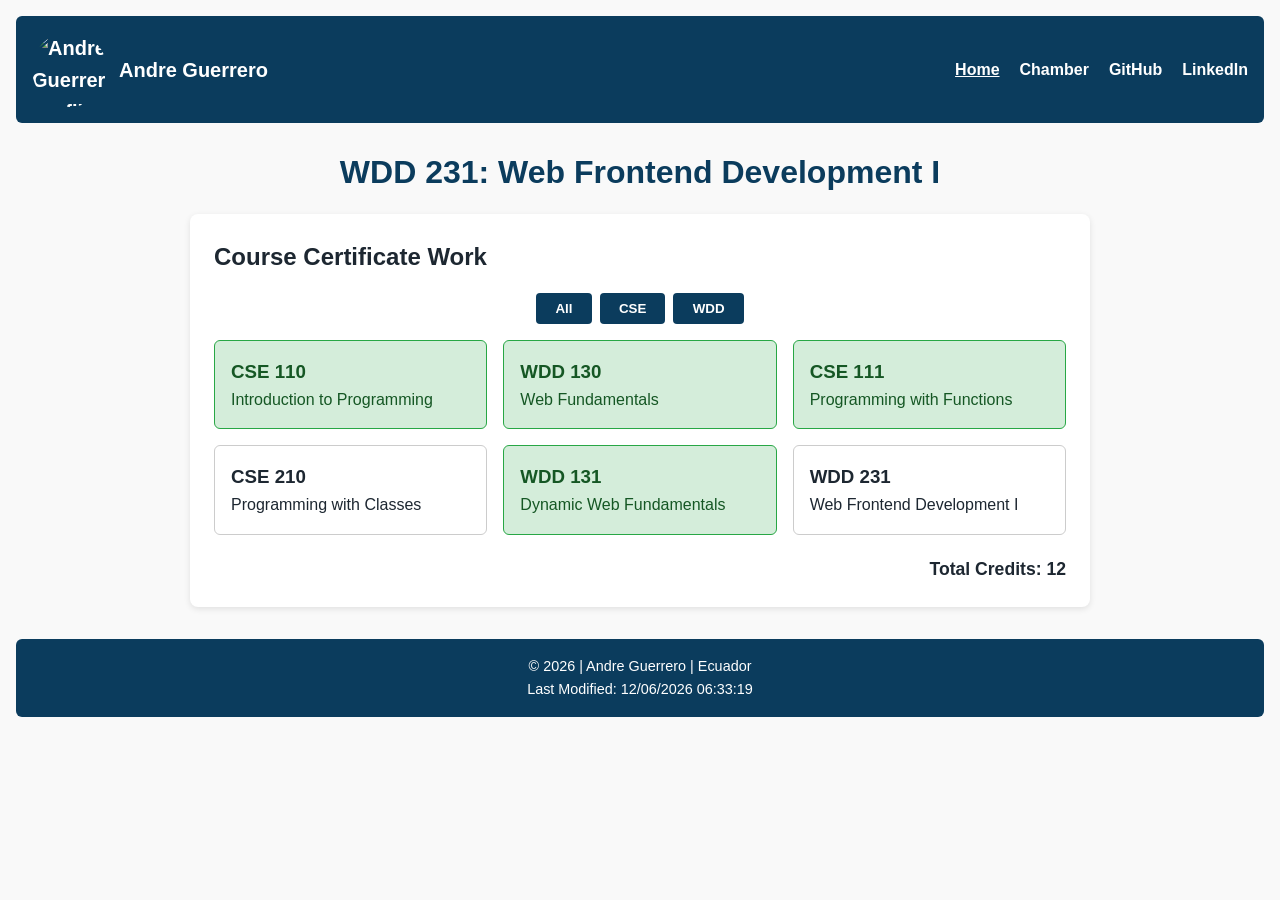
==== index.html @ 36cba64e "W01 Home Page complete" ====
<!DOCTYPE html>
<html lang="en">
<head>
  <meta charset="UTF-8">
  <meta name="viewport" content="width=device-width, initial-scale=1.0">
  <title>WDD 231 - Course Home Page</title>
  <meta name="description" content="WDD 231 Course Home Page showcasing dynamic course filtering, responsive layout, and web performance standards.">
  <meta name="author" content="Andre Guerrero">
  <link rel="stylesheet" href="styles/style.css">
  <script src="scripts/main.js" defer></script>
</head>
<body>

  <header>
    <div class="profile-container">
      <img src="images/profile.webp" alt="Andre Guerrero Profile Picture" width="75" height="75" loading="lazy">
      <span>Andre Guerrero</span>
    </div>
    <nav>
      <ul>
        <li><a href="#" class="active">Home</a></li>
        <li><a href="#">Chamber</a></li>
        <li><a href="https://github.com" target="_blank" rel="noopener">GitHub</a></li>
        <li><a href="https://linkedin.com" target="_blank" rel="noopener">LinkedIn</a></li>
      </ul>
    </nav>
  </header>

  <main>
    <h1>WDD 231: Web Frontend Development I</h1>

    <section class="card">
      <h2>Course Certificate Work</h2>

      <div class="filter-buttons">
        <button id="all-btn">All</button>
        <button id="cse-btn">CSE</button>
        <button id="wdd-btn">WDD</button>
      </div>

      <div id="course-container" class="courses-grid"></div>

      <p id="total-credits" class="credits-info"></p>
    </section>
  </main>

  <footer>
    <p>&copy; <span id="currentyear"></span> | Andre Guerrero | Ecuador</p>
    <p id="lastModified"></p>
  </footer>

</body>
</html>
---- styles/style.css ----
:root {
  --primary-color: #0b3c5d;
  --secondary-color: #328cc1;
  --text-dark: #1d2731;
  --bg-light: #f9f9f9;
  --completed-bg: #d4edda;
  --completed-border: #28a745;
  --completed-text: #155724;
  --font-family: Arial, sans-serif;
}

* {
  box-sizing: border-box;
  margin: 0;
  padding: 0;
}

body {
  font-family: var(--font-family);
  line-height: 1.6;
  background-color: var(--bg-light);
  color: var(--text-dark);
  padding: 1rem;
}

header {
  background-color: var(--primary-color);
  color: #ffffff;
  padding: 1rem;
  display: flex;
  flex-direction: column;
  align-items: center;
  gap: 1rem;
  border-radius: 6px;
}

.profile-container {
  display: flex;
  align-items: center;
  gap: 0.75rem;
  font-size: 1.25rem;
  font-weight: bold;
}

.profile-container img {
  border-radius: 50%;
  object-fit: cover;
}

nav ul {
  list-style: none;
  display: flex;
  gap: 1.25rem;
}

nav a {
  color: #ffffff;
  text-decoration: none;
  font-weight: bold;
}

nav a.active, nav a:hover {
  text-decoration: underline;
}

main {
  max-width: 900px;
  margin: 1.5rem auto;
}

h1 {
  margin-bottom: 1rem;
  color: var(--primary-color);
  text-align: center;
}

.card {
  background: #ffffff;
  padding: 1.5rem;
  border-radius: 8px;
  box-shadow: 0 2px 6px rgba(0,0,0,0.1);
}

.filter-buttons {
  display: flex;
  gap: 0.5rem;
  margin: 1rem 0;
  justify-content: center;
}

.filter-buttons button {
  padding: 0.5rem 1.2rem;
  border: none;
  background-color: var(--primary-color);
  color: #ffffff;
  border-radius: 4px;
  cursor: pointer;
  font-weight: bold;
}

.filter-buttons button:hover {
  background-color: var(--secondary-color);
}

/* Rejilla adaptable para el listado de cursos */
.courses-grid {
  display: grid;
  grid-template-columns: repeat(auto-fit, minmax(220px, 1fr));
  gap: 1rem;
}

.course-card {
  border: 1px solid #ccc;
  padding: 1rem;
  border-radius: 6px;
  background-color: #ffffff;
}

/* Requisito Criterio 11: Indicador claro de clases tomadas */
.course-card.completed {
  background-color: var(--completed-bg);
  border-color: var(--completed-border);
  color: var(--completed-text);
}

.credits-info {
  margin-top: 1.25rem;
  font-weight: bold;
  font-size: 1.1rem;
  text-align: right;
}

footer {
  text-align: center;
  margin-top: 2rem;
  padding: 1rem;
  background-color: var(--primary-color);
  color: #ffffff;
  font-size: 0.9rem;
  border-radius: 6px;
}

/* Vista Desktop */
@media (min-width: 650px) {
  header {
    flex-direction: row;
    justify-content: space-between;
  }
}
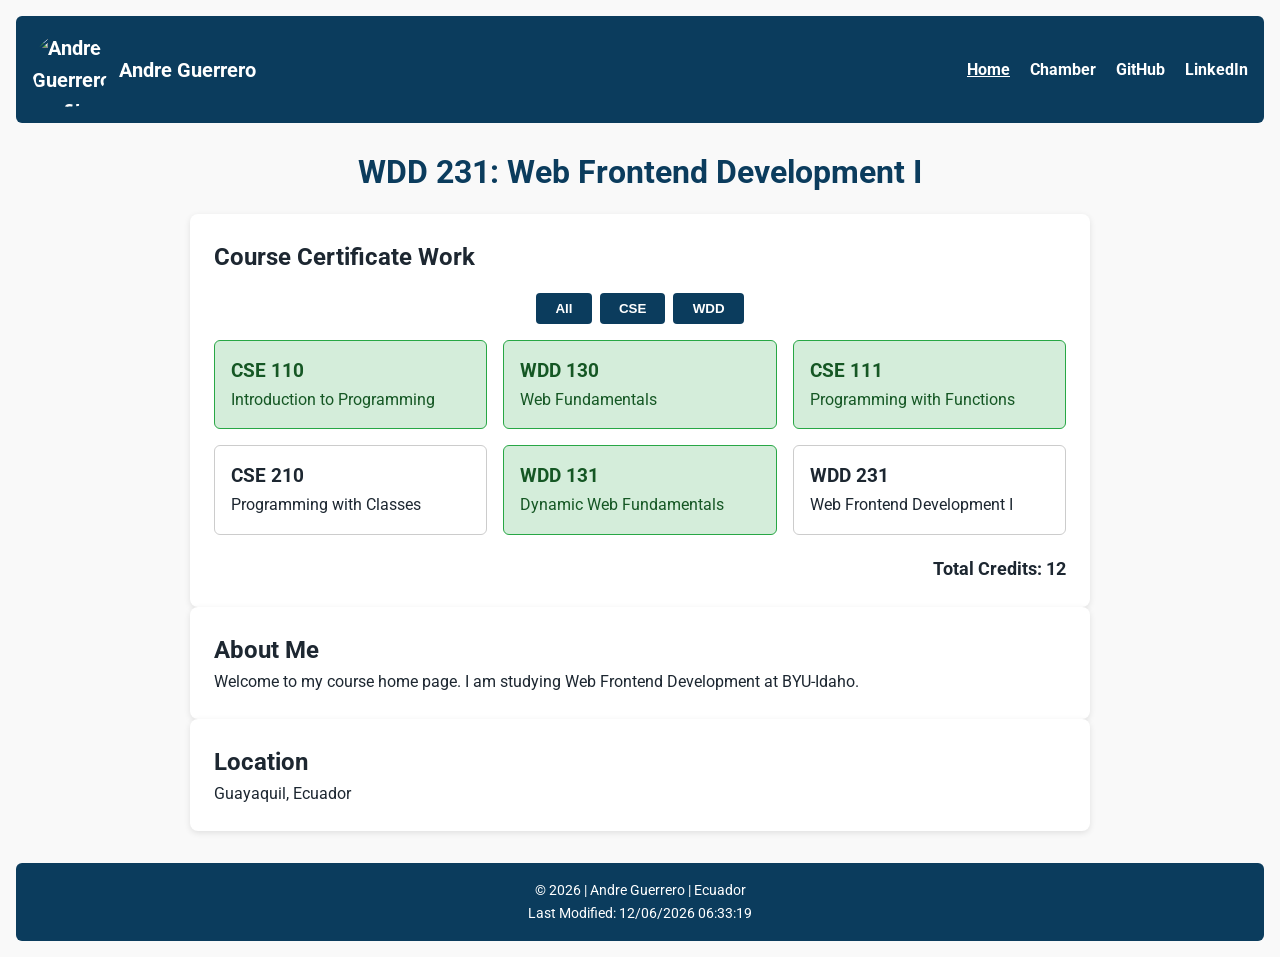
==== commit d2c70648: "W01-CHP2" ====
--- a/index.html
+++ b/index.html
@@ -6,7 +6,14 @@
   <title>WDD 231 - Course Home Page</title>
   <meta name="description" content="WDD 231 Course Home Page showcasing dynamic course filtering, responsive layout, and web performance standards.">
   <meta name="author" content="Andre Guerrero">
+  
+  <link rel="preconnect" href="https://fonts.googleapis.com">
+  <link rel="preconnect" href="https://fonts.gstatic.com" crossorigin>
+  <link href="https://fonts.googleapis.com/css2?family=Roboto:wght@400;700&display=swap" rel="stylesheet">
+  
   <link rel="stylesheet" href="styles/style.css">
+  <link rel="stylesheet" href="styles/larger.css">
+  
   <script src="scripts/main.js" defer></script>
 </head>
 <body>
@@ -31,16 +38,23 @@
 
     <section class="card">
       <h2>Course Certificate Work</h2>
-
       <div class="filter-buttons">
         <button id="all-btn">All</button>
         <button id="cse-btn">CSE</button>
         <button id="wdd-btn">WDD</button>
       </div>
+      <div id="course-container" class="courses-grid"></div>
+      <p id="total-credits" class="credits-info"></p>
+    </section>
 
-      <div id="course-container" class="courses-grid"></div>
+    <section class="card">
+      <h2>About Me</h2>
+      <p>Welcome to my course home page. I am studying Web Frontend Development at BYU-Idaho.</p>
+    </section>
 
-      <p id="total-credits" class="credits-info"></p>
+    <section class="card">
+      <h2>Location</h2>
+      <p>Guayaquil, Ecuador</p>
     </section>
   </main>
 
--- a/styles/style.css
+++ b/styles/style.css
@@ -6,7 +6,7 @@
   --completed-bg: #d4edda;
   --completed-border: #28a745;
   --completed-text: #155724;
-  --font-family: Arial, sans-serif;
+  --font-family: 'Roboto', sans-serif; 
 }
 
 * {
@@ -102,7 +102,7 @@
   background-color: var(--secondary-color);
 }
 
-/* Rejilla adaptable para el listado de cursos */
+
 .courses-grid {
   display: grid;
   grid-template-columns: repeat(auto-fit, minmax(220px, 1fr));
--- a/styles/larger.css
+++ b/styles/larger.css
@@ -0,0 +1,6 @@
+@media (min-width: 650px) {
+  header {
+    flex-direction: row;
+    justify-content: space-between;
+  }
+}
